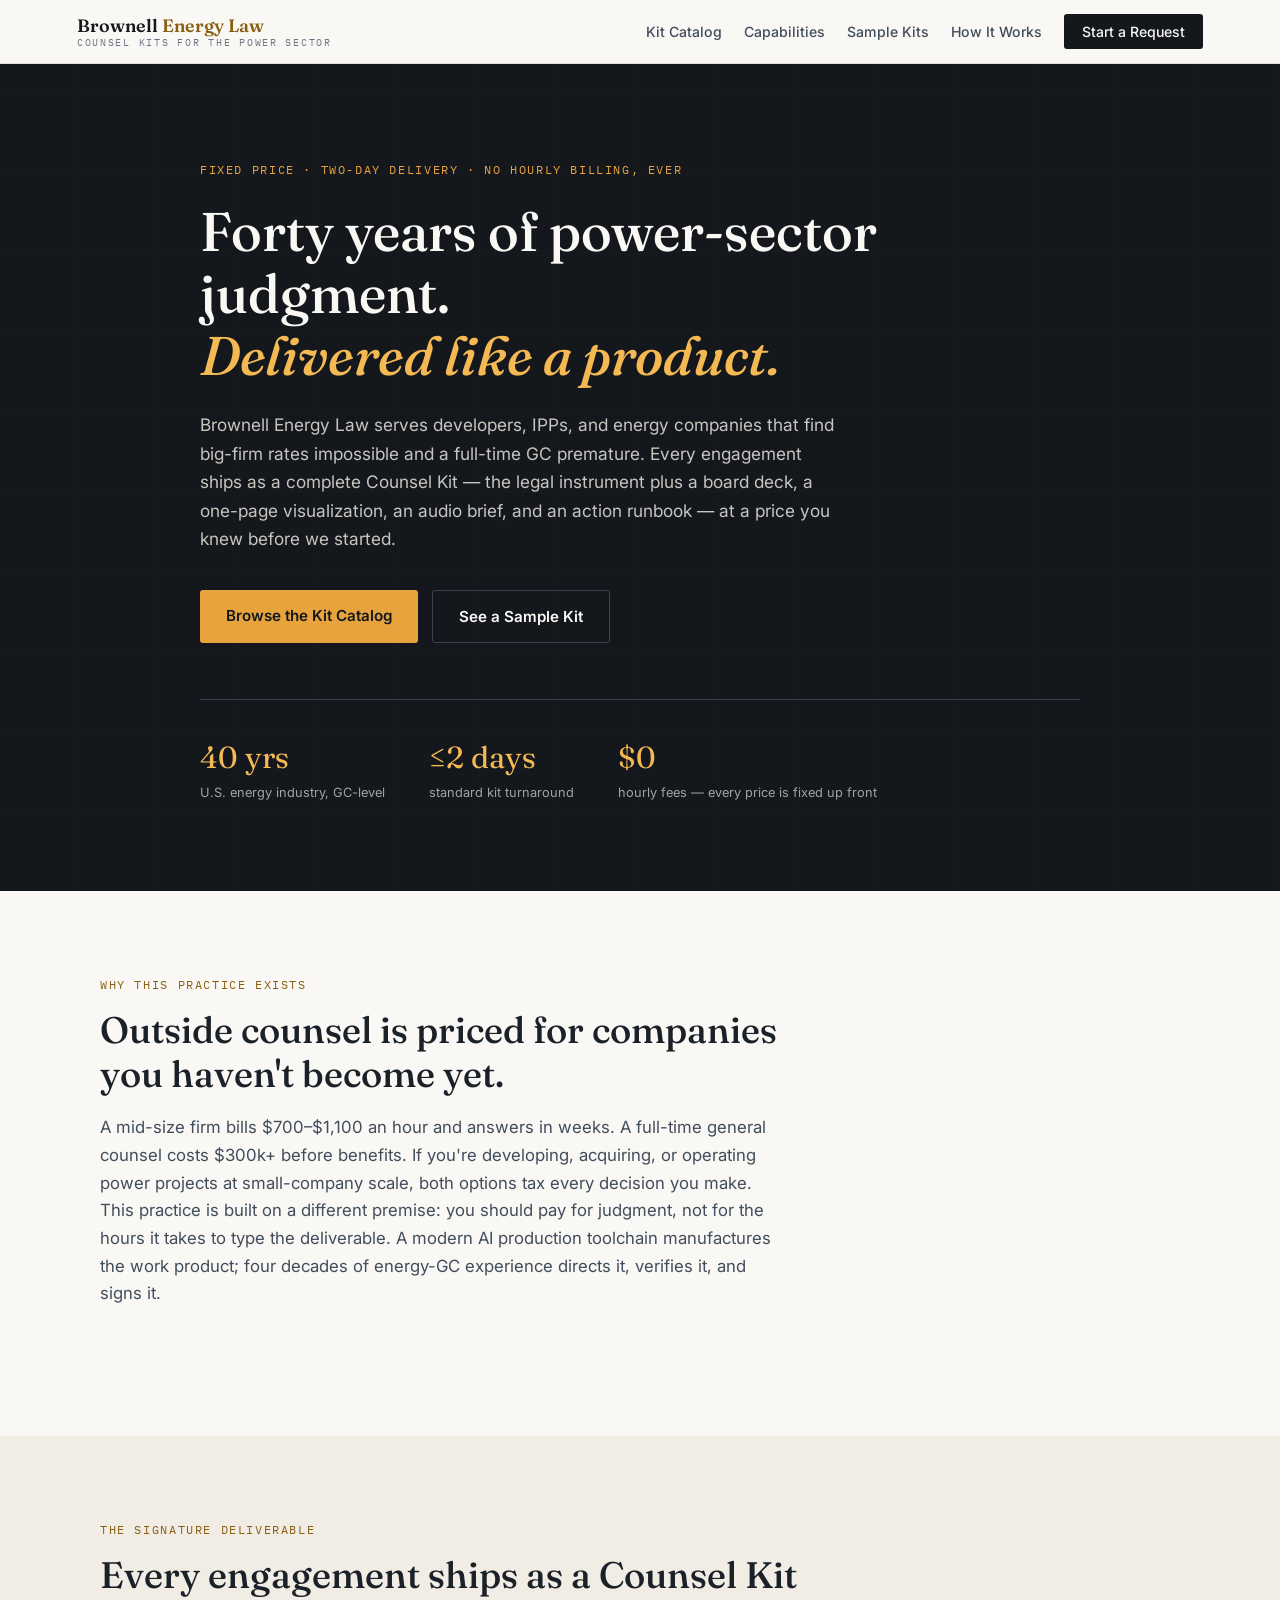
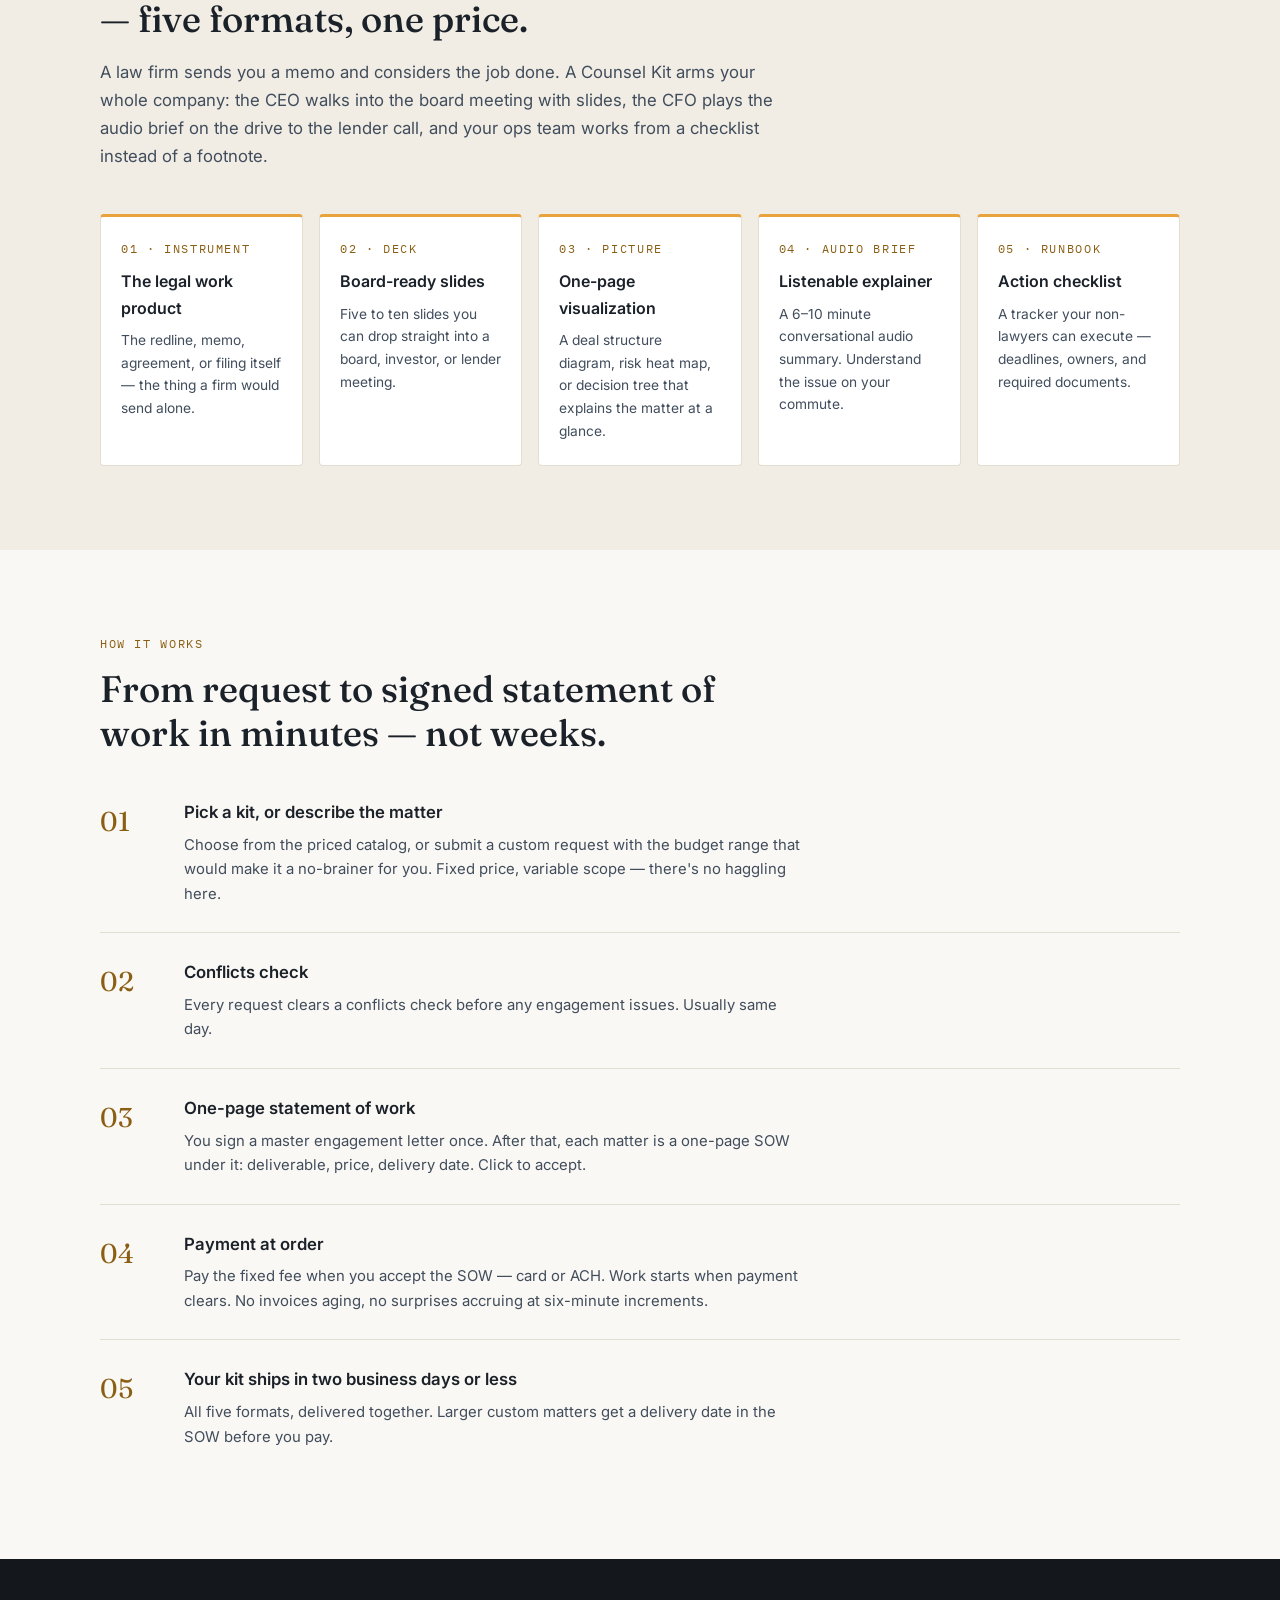
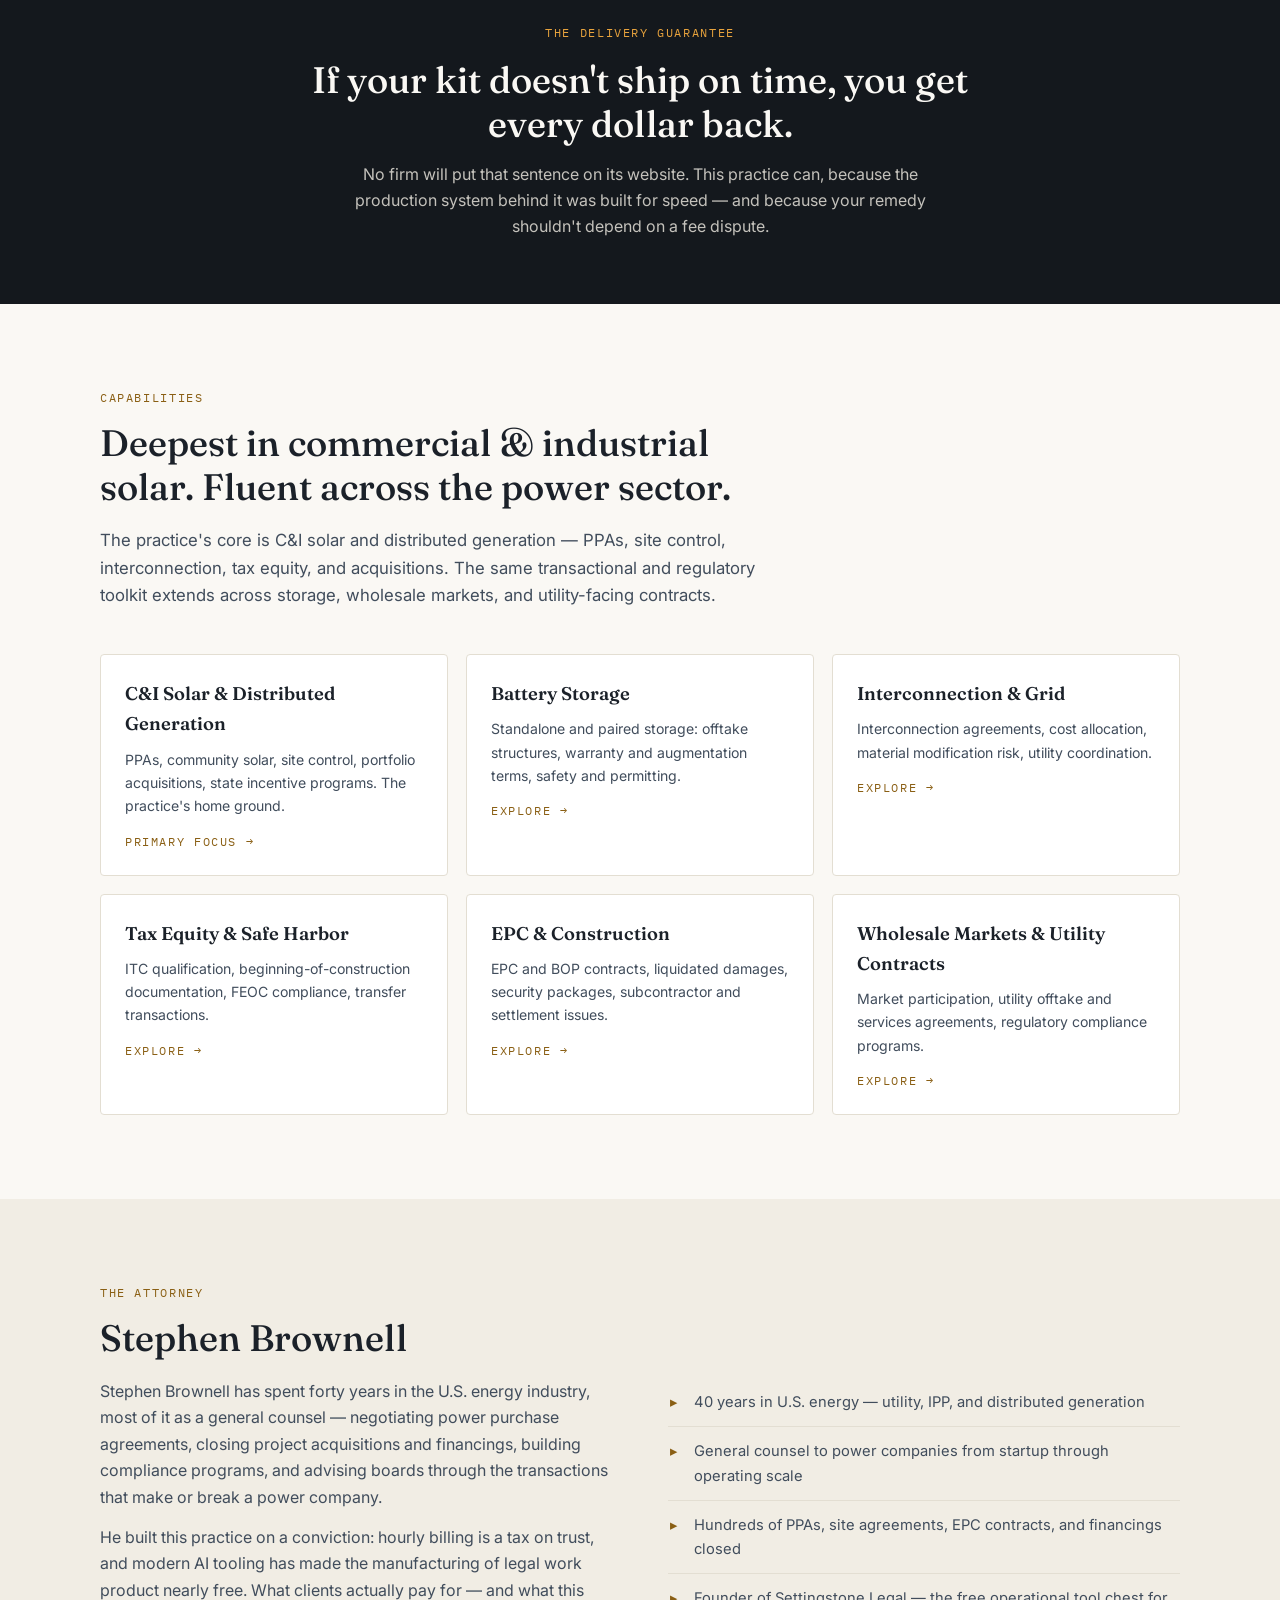
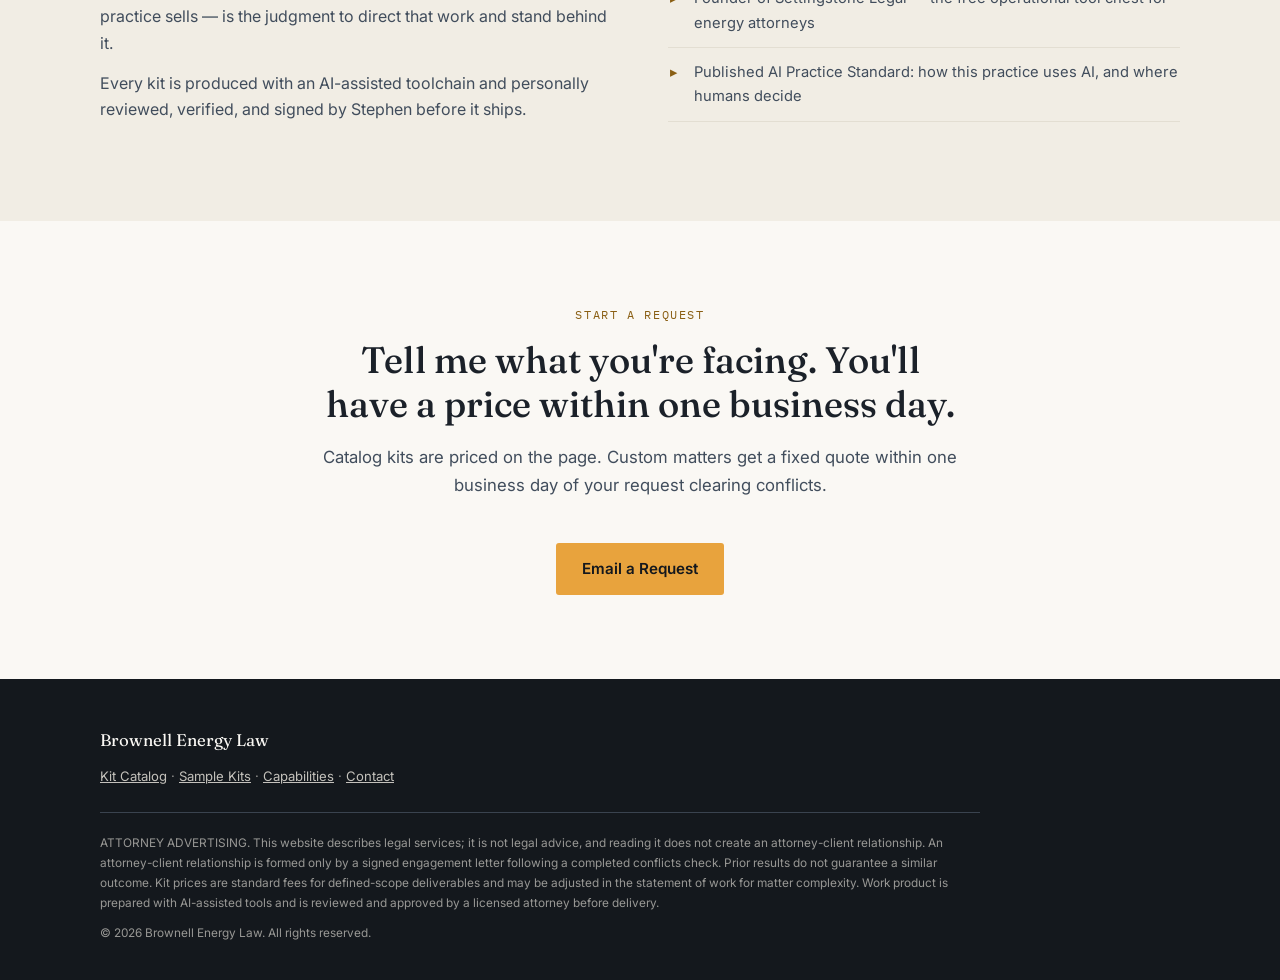
==== index.html @ 10020d6f "Add Brownell Energy Law site: homepage, kit catalog, capability pages, Pages deploy Initial site for" ====
<!DOCTYPE html>
<html lang="en">
<head>
  <meta charset="UTF-8" />
  <meta name="viewport" content="width=device-width, initial-scale=1.0" />

  <title>Brownell Energy Law | Counsel Kits for the Power Sector</title>
  <meta name="description" content="Flat-fee legal counsel for power sector companies from Stephen Brownell, a 40-year energy general counsel. Every engagement ships as a complete Counsel Kit — memo, board deck, visualization, audio brief, and runbook — in two business days." />
  <meta name="author" content="Stephen Brownell" />
  <meta name="theme-color" content="#14181d" />
  <meta name="robots" content="index, follow" />

  <!-- Open Graph -->
  <meta property="og:type" content="website" />
  <meta property="og:site_name" content="Brownell Energy Law" />
  <meta property="og:title" content="Brownell Energy Law | Counsel Kits for the Power Sector" />
  <meta property="og:description" content="Fixed prices published up front. Kits ship in two business days or your money back. Judgment from a 40-year energy GC; production speed from a modern AI toolchain." />

  <!-- Favicon (inline SVG monogram) -->
  <link rel="icon" href="data:image/svg+xml,%3Csvg xmlns='http://www.w3.org/2000/svg' viewBox='0 0 32 32'%3E%3Crect width='32' height='32' fill='%2314181d'/%3E%3Ctext x='16' y='23' font-family='Georgia,serif' font-size='20' font-weight='600' fill='%23e8a33d' text-anchor='middle'%3EB%3C/text%3E%3C/svg%3E" />

  <link rel="preconnect" href="https://fonts.googleapis.com" />
  <link rel="preconnect" href="https://fonts.gstatic.com" crossorigin />
  <link href="https://fonts.googleapis.com/css2?family=Fraunces:ital,wght@0,400;0,500;0,600;1,400;1,500&family=Inter:wght@400;500;600&family=IBM+Plex+Mono:wght@400;500&display=swap" rel="stylesheet" />
  <link rel="stylesheet" href="styles.css?v=1" />
</head>
<body>

  <nav aria-label="Primary">
    <a class="nav-brand" href="index.html">
      <span class="nav-brand-name">Brownell <span>Energy Law</span></span>
      <span class="nav-brand-tag">Counsel Kits for the Power Sector</span>
    </a>
    <ul class="nav-links">
      <li><a href="catalog.html">Kit Catalog</a></li>
      <li><a href="index.html#capabilities">Capabilities</a></li>
      <li><a href="kits/index.html">Sample Kits</a></li>
      <li><a href="index.html#how">How It Works</a></li>
      <li><a class="nav-cta" href="index.html#contact">Start a Request</a></li>
    </ul>
  </nav>

  <!-- ── Hero ─────────────────────────────────────────────────── -->
  <header class="hero">
    <div class="hero-inner">
      <p class="hero-kicker mono">Fixed price · Two-day delivery · No hourly billing, ever</p>
      <h1>Forty years of power-sector judgment.<br /><em>Delivered like a product.</em></h1>
      <p class="hero-sub">
        Brownell Energy Law serves developers, IPPs, and energy companies that find
        big-firm rates impossible and a full-time GC premature. Every engagement ships
        as a complete Counsel Kit — the legal instrument plus a board deck, a one-page
        visualization, an audio brief, and an action runbook — at a price you knew
        before we started.
      </p>
      <div class="hero-actions">
        <a class="btn btn-amber" href="catalog.html">Browse the Kit Catalog</a>
        <a class="btn btn-ghost" href="kits/index.html">See a Sample Kit</a>
      </div>
      <div class="hero-stats">
        <div><div class="hero-stat-num">40 yrs</div><div class="hero-stat-label">U.S. energy industry, GC-level</div></div>
        <div><div class="hero-stat-num">≤2 days</div><div class="hero-stat-label">standard kit turnaround</div></div>
        <div><div class="hero-stat-num">$0</div><div class="hero-stat-label">hourly fees — every price is fixed up front</div></div>
      </div>
    </div>
  </header>

  <!-- ── The problem / positioning ────────────────────────────── -->
  <section>
    <div class="section-inner">
      <p class="section-kicker mono">Why this practice exists</p>
      <h2>Outside counsel is priced for companies you haven't become yet.</h2>
      <p class="section-lede">
        A mid-size firm bills $700–$1,100 an hour and answers in weeks. A full-time
        general counsel costs $300k+ before benefits. If you're developing, acquiring,
        or operating power projects at small-company scale, both options tax every
        decision you make. This practice is built on a different premise: you should
        pay for judgment, not for the hours it takes to type the deliverable.
        A modern AI production toolchain manufactures the work product; four decades
        of energy-GC experience directs it, verifies it, and signs it.
      </p>
    </div>
  </section>

  <!-- ── The Counsel Kit ──────────────────────────────────────── -->
  <section class="alt" id="kit">
    <div class="section-inner">
      <p class="section-kicker mono">The signature deliverable</p>
      <h2>Every engagement ships as a Counsel Kit — five formats, one price.</h2>
      <p class="section-lede">
        A law firm sends you a memo and considers the job done. A Counsel Kit arms
        your whole company: the CEO walks into the board meeting with slides, the CFO
        plays the audio brief on the drive to the lender call, and your ops team works
        from a checklist instead of a footnote.
      </p>
      <div class="kit-grid">
        <div class="kit-part">
          <span class="mono">01 · Instrument</span>
          <h3>The legal work product</h3>
          <p>The redline, memo, agreement, or filing itself — the thing a firm would send alone.</p>
        </div>
        <div class="kit-part">
          <span class="mono">02 · Deck</span>
          <h3>Board-ready slides</h3>
          <p>Five to ten slides you can drop straight into a board, investor, or lender meeting.</p>
        </div>
        <div class="kit-part">
          <span class="mono">03 · Picture</span>
          <h3>One-page visualization</h3>
          <p>A deal structure diagram, risk heat map, or decision tree that explains the matter at a glance.</p>
        </div>
        <div class="kit-part">
          <span class="mono">04 · Audio brief</span>
          <h3>Listenable explainer</h3>
          <p>A 6–10 minute conversational audio summary. Understand the issue on your commute.</p>
        </div>
        <div class="kit-part">
          <span class="mono">05 · Runbook</span>
          <h3>Action checklist</h3>
          <p>A tracker your non-lawyers can execute — deadlines, owners, and required documents.</p>
        </div>
      </div>
    </div>
  </section>

  <!-- ── How it works ─────────────────────────────────────────── -->
  <section id="how">
    <div class="section-inner">
      <p class="section-kicker mono">How it works</p>
      <h2>From request to signed statement of work in minutes — not weeks.</h2>
      <div class="steps">
        <div class="step">
          <div class="step-num">01</div>
          <div>
            <h3>Pick a kit, or describe the matter</h3>
            <p>Choose from the priced catalog, or submit a custom request with the budget range that would make it a no-brainer for you. Fixed price, variable scope — there's no haggling here.</p>
          </div>
        </div>
        <div class="step">
          <div class="step-num">02</div>
          <div>
            <h3>Conflicts check</h3>
            <p>Every request clears a conflicts check before any engagement issues. Usually same day.</p>
          </div>
        </div>
        <div class="step">
          <div class="step-num">03</div>
          <div>
            <h3>One-page statement of work</h3>
            <p>You sign a master engagement letter once. After that, each matter is a one-page SOW under it: deliverable, price, delivery date. Click to accept.</p>
          </div>
        </div>
        <div class="step">
          <div class="step-num">04</div>
          <div>
            <h3>Payment at order</h3>
            <p>Pay the fixed fee when you accept the SOW — card or ACH. Work starts when payment clears. No invoices aging, no surprises accruing at six-minute increments.</p>
          </div>
        </div>
        <div class="step">
          <div class="step-num">05</div>
          <div>
            <h3>Your kit ships in two business days or less</h3>
            <p>All five formats, delivered together. Larger custom matters get a delivery date in the SOW before you pay.</p>
          </div>
        </div>
      </div>
    </div>
  </section>

  <!-- ── Guarantee ────────────────────────────────────────────── -->
  <section class="guarantee">
    <span class="mono">The delivery guarantee</span>
    <h2>If your kit doesn't ship on time, you get every dollar back.</h2>
    <p>
      No firm will put that sentence on its website. This practice can, because the
      production system behind it was built for speed — and because your remedy
      shouldn't depend on a fee dispute.
    </p>
  </section>

  <!-- ── Capabilities ─────────────────────────────────────────── -->
  <section id="capabilities">
    <div class="section-inner">
      <p class="section-kicker mono">Capabilities</p>
      <h2>Deepest in commercial &amp; industrial solar. Fluent across the power sector.</h2>
      <p class="section-lede">
        The practice's core is C&amp;I solar and distributed generation — PPAs, site
        control, interconnection, tax equity, and acquisitions. The same transactional
        and regulatory toolkit extends across storage, wholesale markets, and
        utility-facing contracts.
      </p>
      <div class="cap-grid">
        <a class="cap-card" href="solar-dg.html">
          <h3>C&amp;I Solar &amp; Distributed Generation</h3>
          <p>PPAs, community solar, site control, portfolio acquisitions, state incentive programs. The practice's home ground.</p>
          <span class="mono">Primary focus →</span>
        </a>
        <a class="cap-card" href="storage.html">
          <h3>Battery Storage</h3>
          <p>Standalone and paired storage: offtake structures, warranty and augmentation terms, safety and permitting.</p>
          <span class="mono">Explore →</span>
        </a>
        <a class="cap-card" href="interconnection.html">
          <h3>Interconnection &amp; Grid</h3>
          <p>Interconnection agreements, cost allocation, material modification risk, utility coordination.</p>
          <span class="mono">Explore →</span>
        </a>
        <a class="cap-card" href="tax-equity.html">
          <h3>Tax Equity &amp; Safe Harbor</h3>
          <p>ITC qualification, beginning-of-construction documentation, FEOC compliance, transfer transactions.</p>
          <span class="mono">Explore →</span>
        </a>
        <a class="cap-card" href="construction.html">
          <h3>EPC &amp; Construction</h3>
          <p>EPC and BOP contracts, liquidated damages, security packages, subcontractor and settlement issues.</p>
          <span class="mono">Explore →</span>
        </a>
        <a class="cap-card" href="markets.html">
          <h3>Wholesale Markets &amp; Utility Contracts</h3>
          <p>Market participation, utility offtake and services agreements, regulatory compliance programs.</p>
          <span class="mono">Explore →</span>
        </a>
      </div>
    </div>
  </section>

  <!-- ── About ────────────────────────────────────────────────── -->
  <section class="alt" id="about">
    <div class="section-inner">
      <p class="section-kicker mono">The attorney</p>
      <h2>Stephen Brownell</h2>
      <div class="about-grid">
        <div>
          <p>
            Stephen Brownell has spent forty years in the U.S. energy industry,
            most of it as a general counsel — negotiating power purchase agreements,
            closing project acquisitions and financings, building compliance programs,
            and advising boards through the transactions that make or break a power company.
          </p>
          <p>
            He built this practice on a conviction: hourly billing is a tax on trust,
            and modern AI tooling has made the manufacturing of legal work product
            nearly free. What clients actually pay for — and what this practice
            sells — is the judgment to direct that work and stand behind it.
          </p>
          <p>
            Every kit is produced with an AI-assisted toolchain and personally
            reviewed, verified, and signed by Stephen before it ships.
          </p>
        </div>
        <ul class="cred-list">
          <li>40 years in U.S. energy — utility, IPP, and distributed generation</li>
          <li>General counsel to power companies from startup through operating scale</li>
          <li>Hundreds of PPAs, site agreements, EPC contracts, and financings closed</li>
          <li>Founder of Settingstone Legal — the free operational tool chest for energy attorneys</li>
          <li>Published AI Practice Standard: how this practice uses AI, and where humans decide</li>
        </ul>
      </div>
    </div>
  </section>

  <!-- ── Contact ──────────────────────────────────────────────── -->
  <section class="contact" id="contact">
    <div class="section-inner">
      <p class="section-kicker mono">Start a request</p>
      <h2>Tell me what you're facing. You'll have a price within one business day.</h2>
      <p class="section-lede" style="margin-left:auto;margin-right:auto;">
        Catalog kits are priced on the page. Custom matters get a fixed quote within
        one business day of your request clearing conflicts.
      </p>
      <a class="btn btn-amber" href="mailto:stephen@brownellpowerplus.com?subject=Counsel%20Kit%20request">Email a Request</a>
    </div>
  </section>

  <footer>
    <div class="footer-inner">
      <div class="footer-brand">Brownell Energy Law</div>
      <p><a href="catalog.html">Kit Catalog</a> · <a href="kits/index.html">Sample Kits</a> · <a href="index.html#capabilities">Capabilities</a> · <a href="index.html#contact">Contact</a></p>
      <div class="footer-disclaimer">
        <p>
          ATTORNEY ADVERTISING. This website describes legal services; it is not legal
          advice, and reading it does not create an attorney-client relationship. An
          attorney-client relationship is formed only by a signed engagement letter
          following a completed conflicts check. Prior results do not guarantee a
          similar outcome. Kit prices are standard fees for defined-scope deliverables
          and may be adjusted in the statement of work for matter complexity.
          Work product is prepared with AI-assisted tools and is reviewed and approved
          by a licensed attorney before delivery.
        </p>
        <p style="margin-top:10px;">© 2026 Brownell Energy Law. All rights reserved.</p>
      </div>
    </div>
  </footer>

</body>
</html>
---- styles.css ----
/* Brownell Energy Law — site styles
   Visual system: carbon #14181d · current amber #e8a33d · paper #faf8f4
   Fraunces (display) · Inter (body) · IBM Plex Mono (labels, prices) */

*, *::before, *::after { box-sizing: border-box; margin: 0; padding: 0; }

:root {
  --carbon: #14181d;
  --carbon-mid: #1e242c;
  --carbon-soft: #2a323d;
  --amber: #e8a33d;
  --amber-bright: #f5b954;
  --amber-ink: #8a5f14;      /* AA-contrast amber for text on light backgrounds */
  --paper: #faf8f4;
  --paper-dark: #f1ede4;
  --white: #fff;
  --text-dark: #1b2129;
  --text-mid: #414d5c;
  --text-soft: #6a7686;
  --line: #e3ded2;
  --line-dark: #3a434f;
  --good: #2e6e4e;
}

html { scroll-behavior: smooth; }
body {
  font-family: 'Inter', system-ui, sans-serif;
  background: var(--paper);
  color: var(--text-dark);
  font-size: 16px;
  line-height: 1.65;
  -webkit-font-smoothing: antialiased;
}
img { max-width: 100%; }
a { color: inherit; }

.mono {
  font-family: 'IBM Plex Mono', monospace;
  font-size: .72rem;
  letter-spacing: .14em;
  text-transform: uppercase;
}

.sr-only {
  position: absolute; width: 1px; height: 1px; padding: 0; margin: -1px;
  overflow: hidden; clip: rect(0 0 0 0); white-space: nowrap; border: 0;
}

/* ── Nav ─────────────────────────────────────────────────────── */
nav {
  position: sticky;
  top: 0;
  z-index: 40;
  background: rgba(250, 248, 244, .93);
  backdrop-filter: blur(10px);
  border-bottom: 1px solid var(--line);
  display: flex;
  align-items: center;
  gap: 26px;
  padding: 15px 6vw;
}
.nav-brand { text-decoration: none; line-height: 1.2; }
.nav-brand-name {
  display: block;
  font-family: 'Fraunces', serif;
  font-weight: 600;
  font-size: 1.12rem;
  color: var(--carbon);
}
.nav-brand-name span { color: var(--amber-ink); }
.nav-brand-tag {
  display: block;
  font-family: 'IBM Plex Mono', monospace;
  font-size: .6rem;
  letter-spacing: .18em;
  text-transform: uppercase;
  color: var(--text-soft);
}
.nav-links {
  margin-left: auto;
  display: flex;
  align-items: center;
  gap: 22px;
  list-style: none;
}
.nav-links a {
  text-decoration: none;
  font-size: .88rem;
  font-weight: 500;
  color: var(--text-mid);
}
.nav-links a:hover { color: var(--carbon); }
.nav-cta {
  background: var(--carbon);
  color: var(--paper) !important;
  padding: 9px 18px;
  border-radius: 3px;
  font-weight: 600;
}
.nav-cta:hover { background: var(--carbon-soft); }
@media (max-width: 860px) {
  .nav-links { display: none; }
}

/* ── Hero ────────────────────────────────────────────────────── */
.hero {
  background:
    linear-gradient(rgba(20, 24, 29, .96), rgba(20, 24, 29, .96)),
    repeating-linear-gradient(90deg, transparent 0 79px, rgba(232, 163, 61, .35) 79px 80px),
    repeating-linear-gradient(0deg, transparent 0 79px, rgba(232, 163, 61, .35) 79px 80px);
  background-color: var(--carbon);
  color: var(--paper);
  padding: 96px 6vw 88px;
  text-align: left;
}
.hero-inner { max-width: 880px; margin: 0 auto; }
.hero-kicker {
  color: var(--amber);
  margin-bottom: 22px;
}
.hero h1 {
  font-family: 'Fraunces', serif;
  font-weight: 500;
  font-size: clamp(2.1rem, 5vw, 3.4rem);
  line-height: 1.14;
  margin-bottom: 24px;
}
.hero h1 em { font-style: italic; color: var(--amber-bright); }
.hero-sub {
  font-size: 1.08rem;
  color: rgba(240, 236, 228, .82);
  max-width: 640px;
  margin-bottom: 36px;
}
.hero-actions { display: flex; gap: 14px; flex-wrap: wrap; }
.btn {
  display: inline-block;
  text-decoration: none;
  font-weight: 600;
  font-size: .95rem;
  padding: 13px 26px;
  border-radius: 3px;
}
.btn-amber { background: var(--amber); color: var(--carbon); }
.btn-amber:hover { background: var(--amber-bright); }
.btn-ghost { border: 1px solid var(--line-dark); color: var(--paper); }
.btn-ghost:hover { border-color: var(--amber); color: var(--amber-bright); }

.hero-stats {
  display: flex;
  gap: 44px;
  flex-wrap: wrap;
  margin-top: 56px;
  padding-top: 32px;
  border-top: 1px solid var(--line-dark);
}
.hero-stat-num {
  font-family: 'Fraunces', serif;
  font-size: 1.9rem;
  color: var(--amber-bright);
}
.hero-stat-label { font-size: .8rem; color: rgba(240, 236, 228, .65); }

/* ── Sections ────────────────────────────────────────────────── */
section { padding: 84px 6vw; }
.section-inner { max-width: 1080px; margin: 0 auto; }
.section-kicker { color: var(--amber-ink); margin-bottom: 14px; }
h2 {
  font-family: 'Fraunces', serif;
  font-weight: 500;
  font-size: clamp(1.6rem, 3.4vw, 2.3rem);
  line-height: 1.2;
  margin-bottom: 18px;
  max-width: 700px;
}
.section-lede { font-size: 1.05rem; color: var(--text-mid); max-width: 680px; margin-bottom: 44px; }
.alt { background: var(--paper-dark); }

/* ── Kit anatomy ─────────────────────────────────────────────── */
.kit-grid {
  display: grid;
  grid-template-columns: repeat(auto-fit, minmax(190px, 1fr));
  gap: 16px;
}
.kit-part {
  background: var(--white);
  border: 1px solid var(--line);
  border-top: 3px solid var(--amber);
  border-radius: 4px;
  padding: 22px 20px;
}
.kit-part .mono { color: var(--amber-ink); display: block; margin-bottom: 10px; }
.kit-part h3 { font-size: 1rem; font-weight: 600; margin-bottom: 8px; }
.kit-part p { font-size: .86rem; color: var(--text-mid); }

/* ── How it works ────────────────────────────────────────────── */
.steps { counter-reset: step; display: grid; gap: 0; }
.step {
  display: grid;
  grid-template-columns: 64px 1fr;
  gap: 20px;
  padding: 26px 0;
  border-bottom: 1px solid var(--line);
}
.step:last-child { border-bottom: 0; }
.step-num {
  font-family: 'Fraunces', serif;
  font-size: 1.7rem;
  color: var(--amber-ink);
}
.step h3 { font-size: 1.05rem; font-weight: 600; margin-bottom: 6px; }
.step p { font-size: .93rem; color: var(--text-mid); max-width: 620px; }

/* ── Guarantee band ──────────────────────────────────────────── */
.guarantee {
  background: var(--carbon);
  color: var(--paper);
  text-align: center;
  padding: 64px 6vw;
}
.guarantee h2 { margin: 0 auto 14px; color: var(--paper); }
.guarantee p { max-width: 620px; margin: 0 auto; color: rgba(240, 236, 228, .8); }
.guarantee .mono { color: var(--amber); display: block; margin-bottom: 16px; }

/* ── Catalog cards ───────────────────────────────────────────── */
.catalog-grid {
  display: grid;
  grid-template-columns: repeat(auto-fill, minmax(300px, 1fr));
  gap: 18px;
}
.kit-card {
  background: var(--white);
  border: 1px solid var(--line);
  border-radius: 4px;
  padding: 26px 24px;
  display: flex;
  flex-direction: column;
}
.kit-card h3 {
  font-family: 'Fraunces', serif;
  font-weight: 600;
  font-size: 1.18rem;
  margin-bottom: 6px;
}
.kit-price {
  font-family: 'IBM Plex Mono', monospace;
  font-size: .95rem;
  color: var(--amber-ink);
  margin-bottom: 12px;
}
.kit-card p { font-size: .9rem; color: var(--text-mid); margin-bottom: 14px; }
.kit-card ul { list-style: none; margin-bottom: 16px; }
.kit-card li {
  font-size: .84rem;
  color: var(--text-mid);
  padding-left: 18px;
  position: relative;
  margin-bottom: 5px;
}
.kit-card li::before { content: "—"; position: absolute; left: 0; color: var(--amber); }
.kit-turn {
  margin-top: auto;
  font-family: 'IBM Plex Mono', monospace;
  font-size: .7rem;
  letter-spacing: .1em;
  text-transform: uppercase;
  color: var(--good);
}

/* ── Capability pages / cards ────────────────────────────────── */
.cap-grid {
  display: grid;
  grid-template-columns: repeat(auto-fill, minmax(280px, 1fr));
  gap: 18px;
}
.cap-card {
  background: var(--white);
  border: 1px solid var(--line);
  border-radius: 4px;
  padding: 24px;
  text-decoration: none;
  display: block;
}
.cap-card:hover { border-color: var(--amber); }
.cap-card h3 { font-family: 'Fraunces', serif; font-size: 1.15rem; font-weight: 600; margin-bottom: 8px; }
.cap-card p { font-size: .88rem; color: var(--text-mid); }
.cap-card .mono { color: var(--amber-ink); display: block; margin-top: 14px; }

.page-head {
  background: var(--carbon);
  color: var(--paper);
  padding: 64px 6vw 56px;
}
.page-head-inner { max-width: 1080px; margin: 0 auto; }
.page-head .section-kicker { color: var(--amber); }
.page-head h1 {
  font-family: 'Fraunces', serif;
  font-weight: 500;
  font-size: clamp(1.9rem, 4vw, 2.8rem);
  line-height: 1.15;
  margin-bottom: 14px;
}
.page-head p { color: rgba(240, 236, 228, .8); max-width: 660px; }

.prose { max-width: 720px; }
.prose h2 { font-size: 1.4rem; margin-top: 40px; }
.prose p { margin-bottom: 16px; color: var(--text-mid); }
.prose ul { margin: 0 0 16px 20px; color: var(--text-mid); }
.prose li { margin-bottom: 6px; }

/* ── About ───────────────────────────────────────────────────── */
.about-grid {
  display: grid;
  grid-template-columns: 1fr 1fr;
  gap: 56px;
  align-items: start;
}
@media (max-width: 820px) { .about-grid { grid-template-columns: 1fr; } }
.about-grid p { color: var(--text-mid); margin-bottom: 14px; }
.cred-list { list-style: none; }
.cred-list li {
  padding: 12px 0 12px 26px;
  border-bottom: 1px solid var(--line);
  position: relative;
  font-size: .92rem;
  color: var(--text-mid);
}
.cred-list li::before { content: "▸"; position: absolute; left: 2px; color: var(--amber-ink); }

/* ── Contact / CTA ───────────────────────────────────────────── */
.contact { text-align: center; }
.contact .section-inner { max-width: 640px; }
.contact h2 { margin-left: auto; margin-right: auto; }

/* ── Footer ──────────────────────────────────────────────────── */
footer {
  background: var(--carbon);
  color: rgba(240, 236, 228, .6);
  padding: 48px 6vw 36px;
  font-size: .82rem;
}
.footer-inner { max-width: 1080px; margin: 0 auto; }
.footer-brand {
  font-family: 'Fraunces', serif;
  font-size: 1.05rem;
  color: var(--paper);
  margin-bottom: 12px;
}
.footer-disclaimer {
  border-top: 1px solid var(--line-dark);
  margin-top: 24px;
  padding-top: 20px;
  font-size: .74rem;
  line-height: 1.7;
  max-width: 880px;
}
footer a { color: rgba(240, 236, 228, .8); }
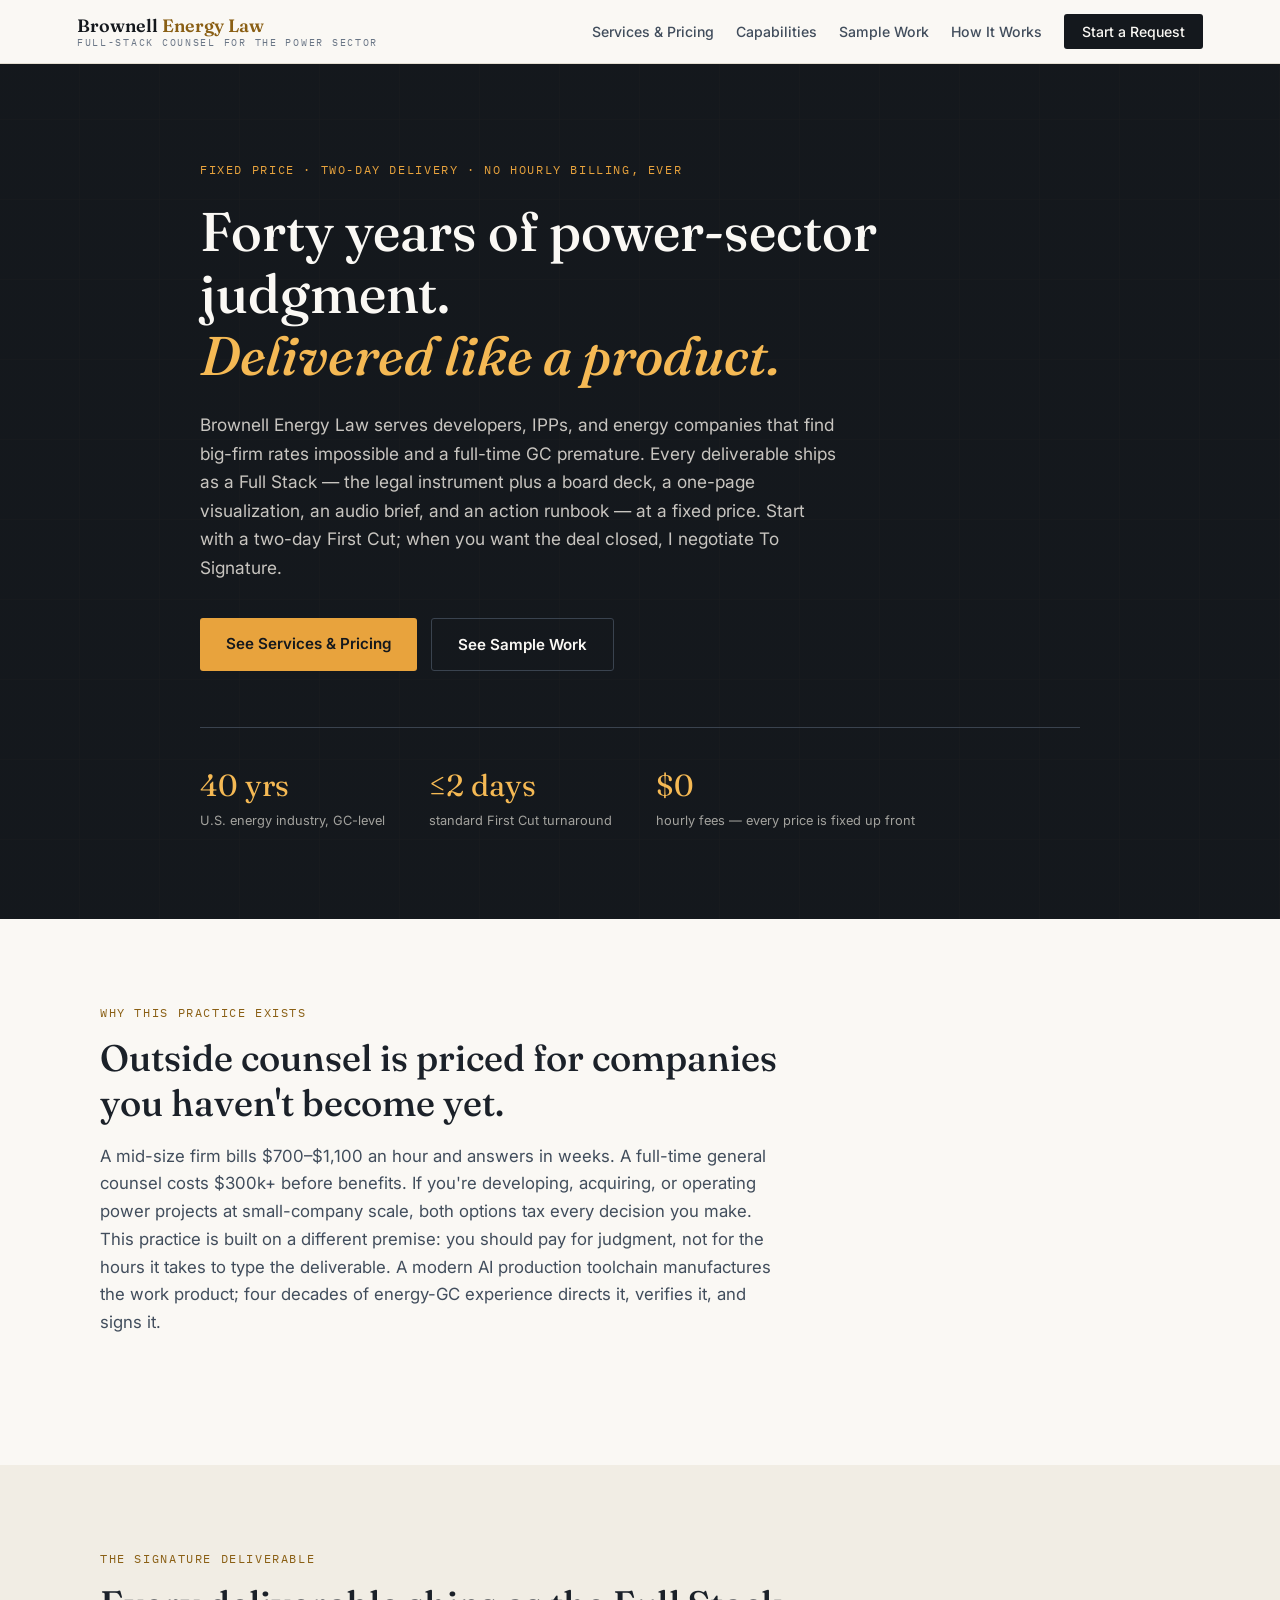
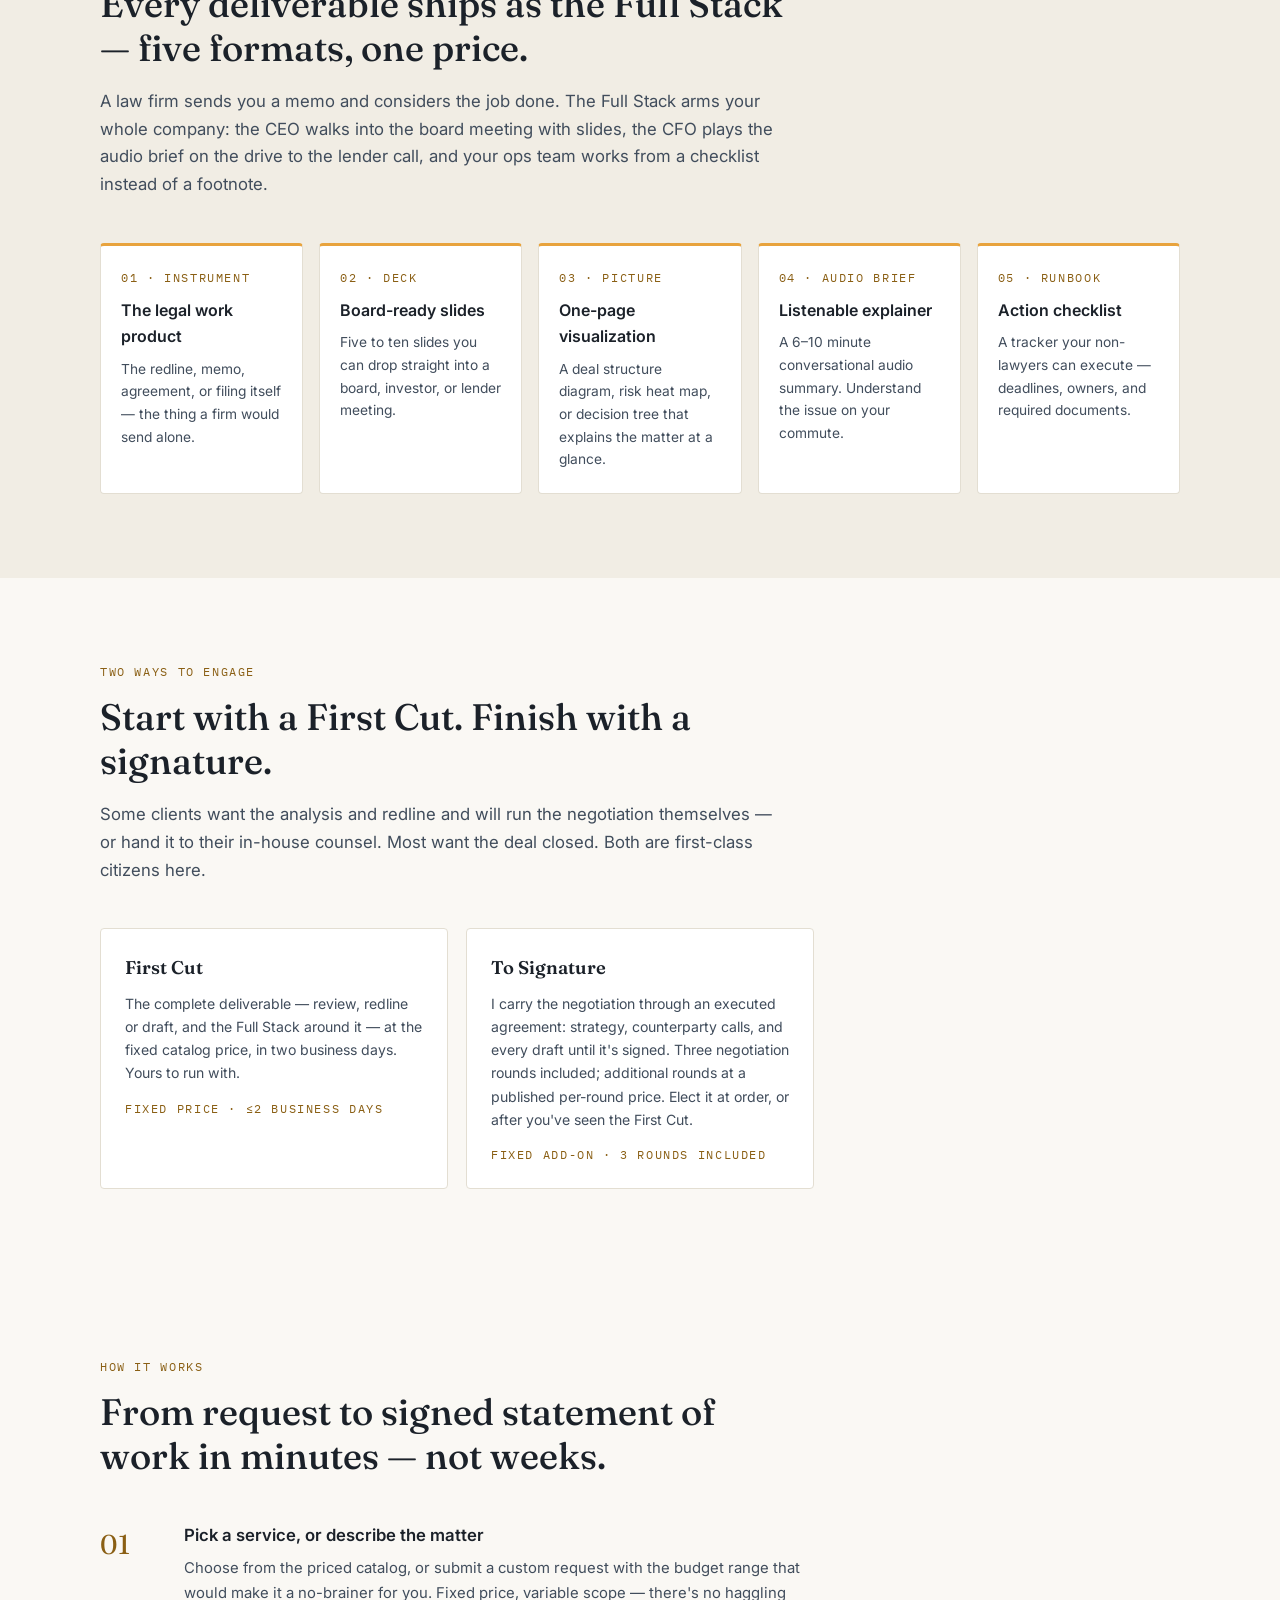
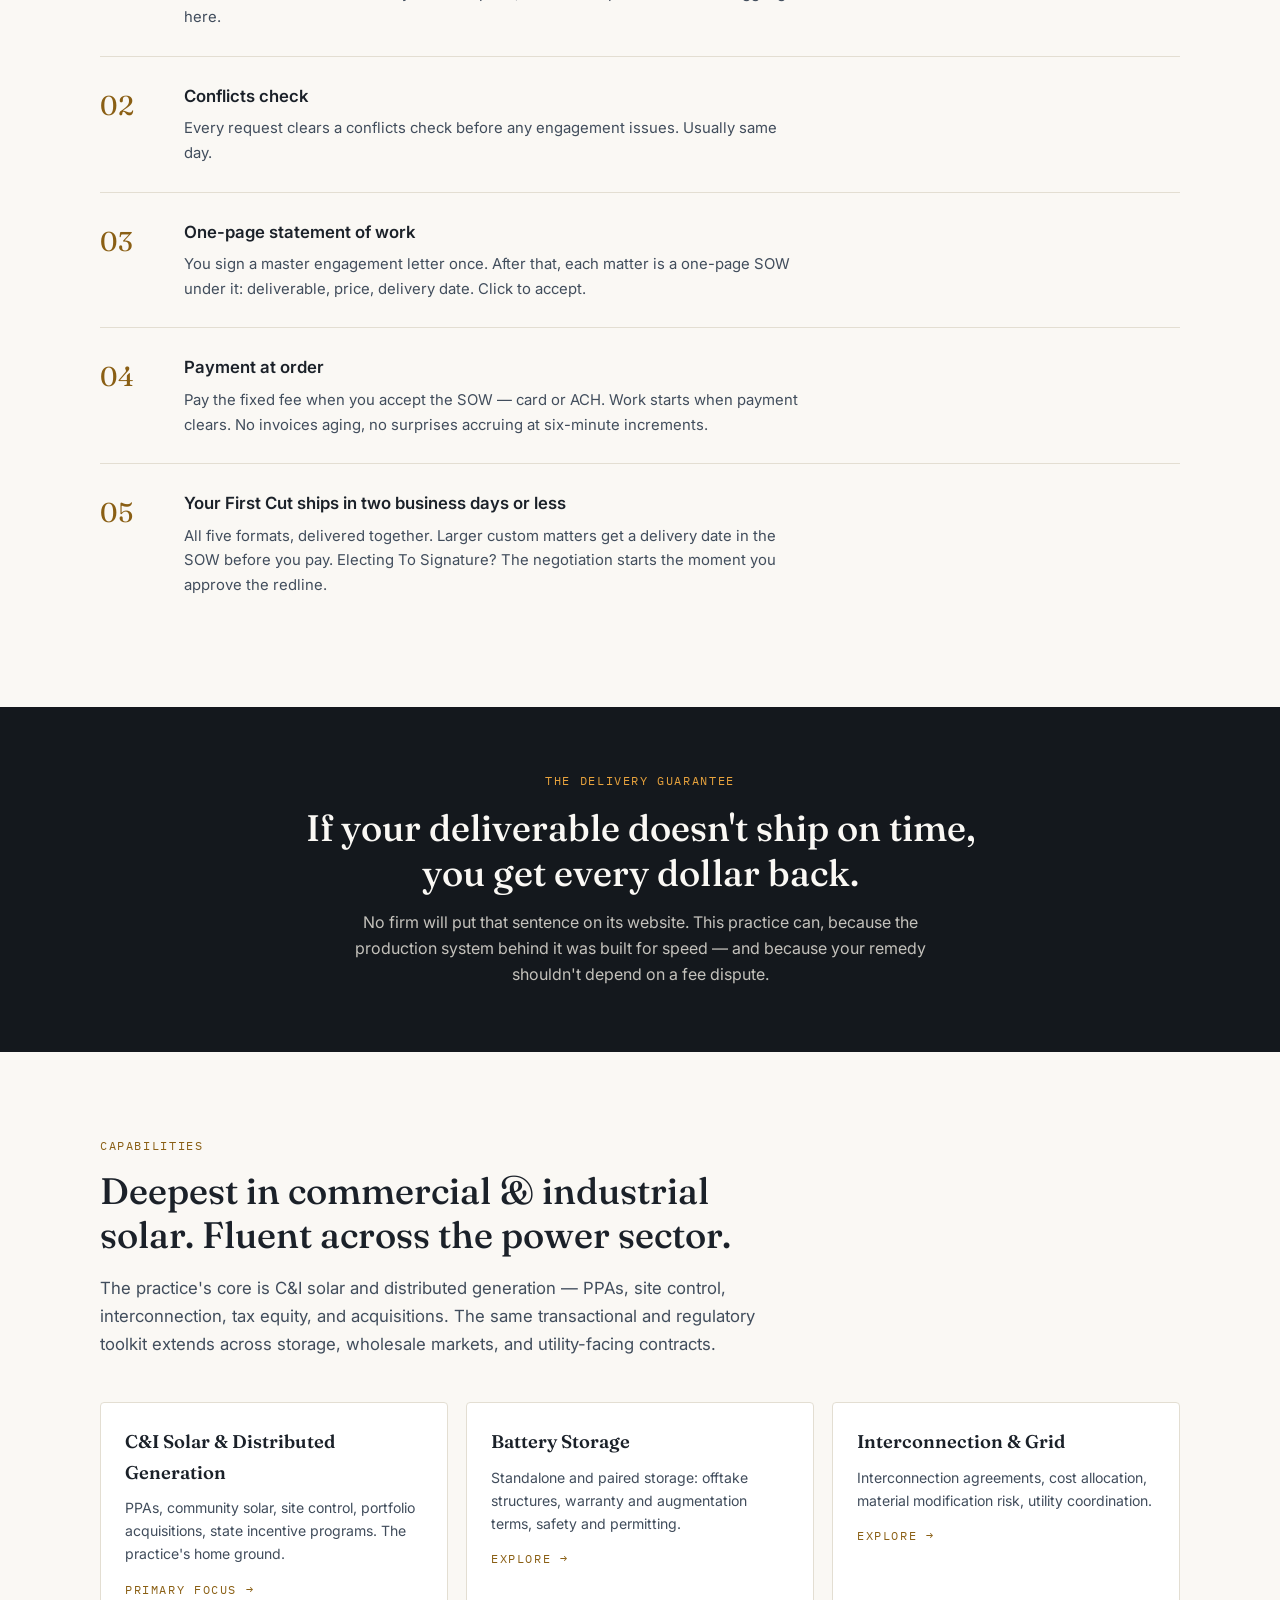
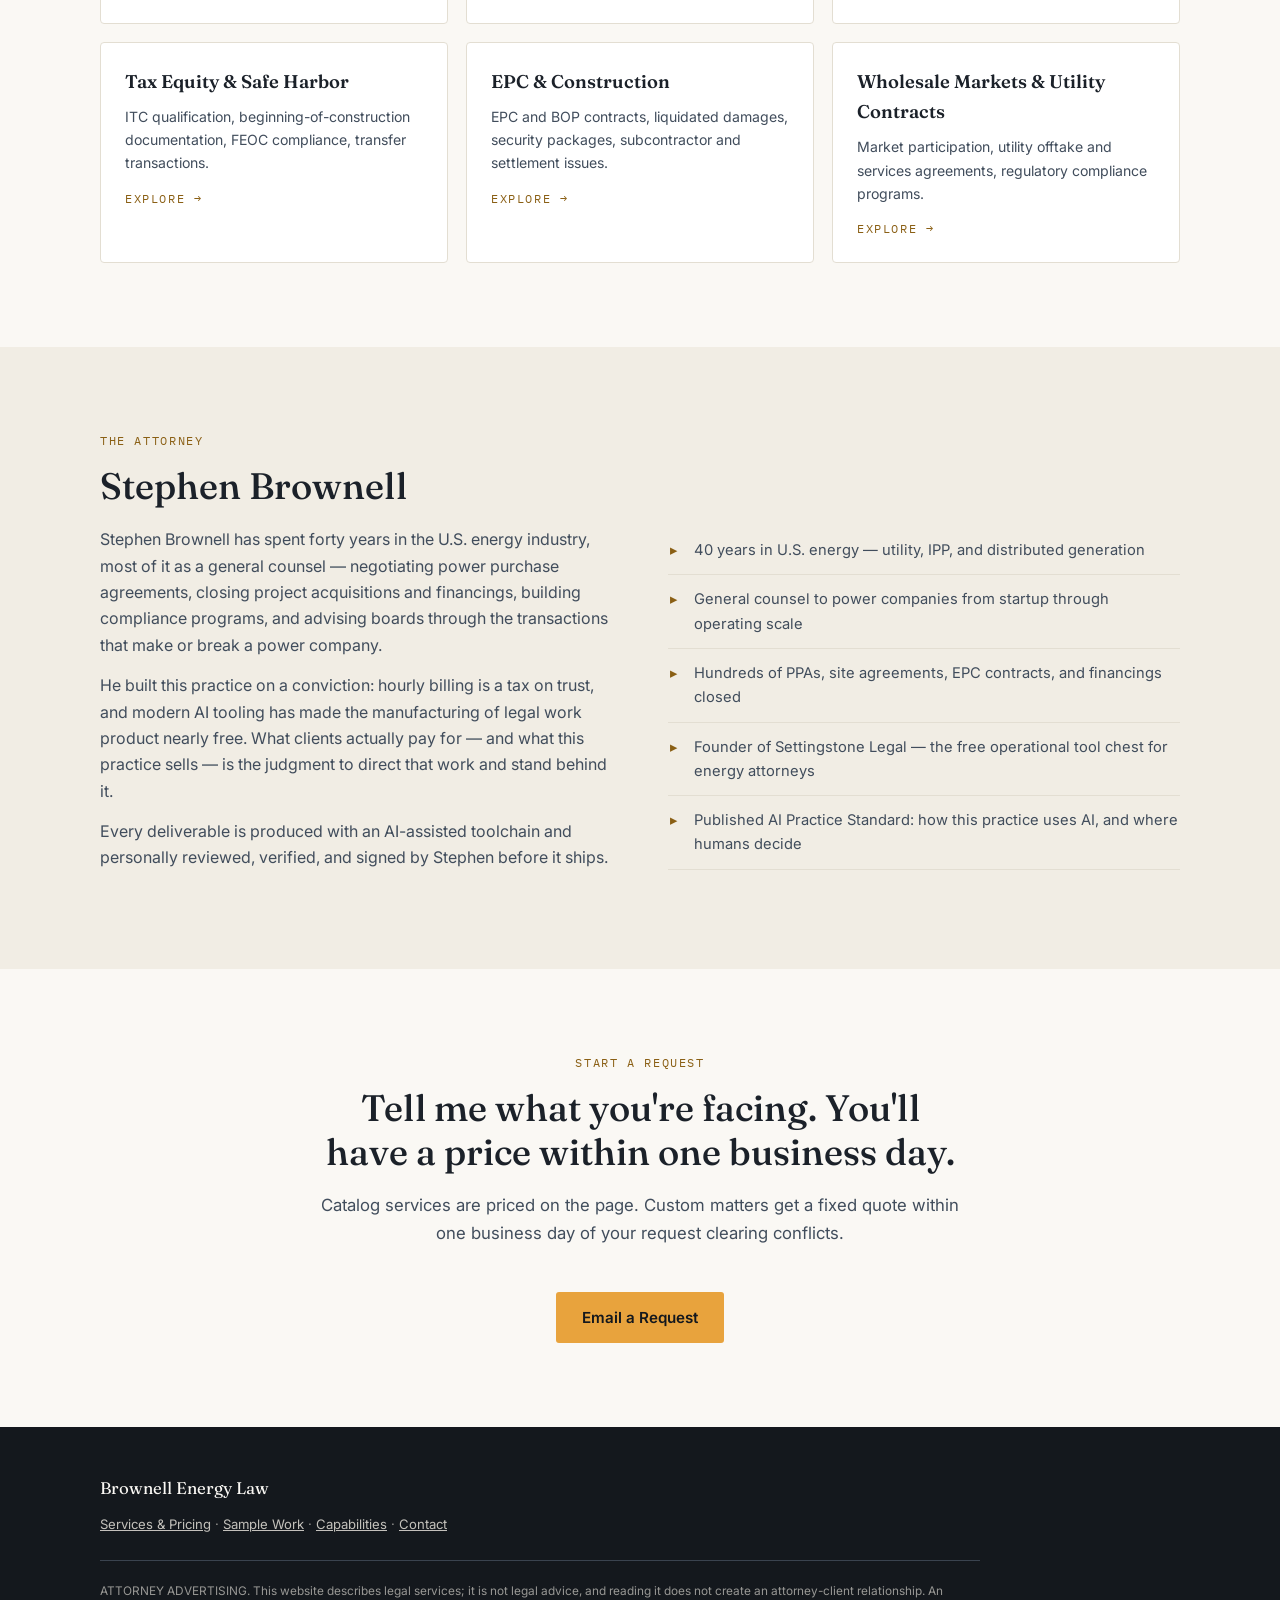
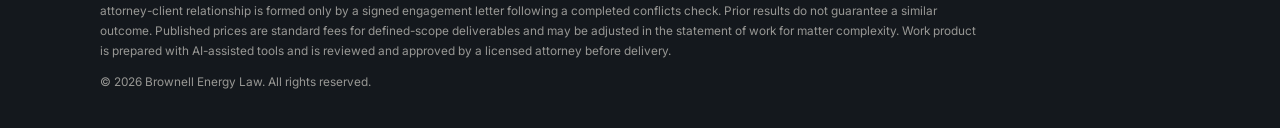
==== commit af7ba92c: "Rebrand to First Cut / To Signature tiers with Full Stack deliverable Rename catalog items by output" ====
--- a/index.html
+++ b/index.html
@@ -4,8 +4,8 @@
   <meta charset="UTF-8" />
   <meta name="viewport" content="width=device-width, initial-scale=1.0" />
 
-  <title>Brownell Energy Law | Counsel Kits for the Power Sector</title>
-  <meta name="description" content="Flat-fee legal counsel for power sector companies from Stephen Brownell, a 40-year energy general counsel. Every engagement ships as a complete Counsel Kit — memo, board deck, visualization, audio brief, and runbook — in two business days." />
+  <title>Brownell Energy Law | Full-Stack Counsel for the Power Sector</title>
+  <meta name="description" content="Flat-fee legal counsel for power sector companies from Stephen Brownell, a 40-year energy general counsel. Every deliverable ships as a Full Stack — memo, board deck, visualization, audio brief, and runbook — with a First Cut in two business days and negotiation through signature when you want it." />
   <meta name="author" content="Stephen Brownell" />
   <meta name="theme-color" content="#14181d" />
   <meta name="robots" content="index, follow" />
@@ -13,8 +13,8 @@
   <!-- Open Graph -->
   <meta property="og:type" content="website" />
   <meta property="og:site_name" content="Brownell Energy Law" />
-  <meta property="og:title" content="Brownell Energy Law | Counsel Kits for the Power Sector" />
-  <meta property="og:description" content="Fixed prices published up front. Kits ship in two business days or your money back. Judgment from a 40-year energy GC; production speed from a modern AI toolchain." />
+  <meta property="og:title" content="Brownell Energy Law | Full-Stack Counsel for the Power Sector" />
+  <meta property="og:description" content="Fixed prices published up front. First Cuts ship in two business days or your money back. Judgment from a 40-year energy GC; production speed from a modern AI toolchain." />
 
   <!-- Favicon (inline SVG monogram) -->
   <link rel="icon" href="data:image/svg+xml,%3Csvg xmlns='http://www.w3.org/2000/svg' viewBox='0 0 32 32'%3E%3Crect width='32' height='32' fill='%2314181d'/%3E%3Ctext x='16' y='23' font-family='Georgia,serif' font-size='20' font-weight='600' fill='%23e8a33d' text-anchor='middle'%3EB%3C/text%3E%3C/svg%3E" />
@@ -22,19 +22,19 @@
   <link rel="preconnect" href="https://fonts.googleapis.com" />
   <link rel="preconnect" href="https://fonts.gstatic.com" crossorigin />
   <link href="https://fonts.googleapis.com/css2?family=Fraunces:ital,wght@0,400;0,500;0,600;1,400;1,500&family=Inter:wght@400;500;600&family=IBM+Plex+Mono:wght@400;500&display=swap" rel="stylesheet" />
-  <link rel="stylesheet" href="styles.css?v=1" />
+  <link rel="stylesheet" href="styles.css?v=2" />
 </head>
 <body>
 
   <nav aria-label="Primary">
     <a class="nav-brand" href="index.html">
       <span class="nav-brand-name">Brownell <span>Energy Law</span></span>
-      <span class="nav-brand-tag">Counsel Kits for the Power Sector</span>
+      <span class="nav-brand-tag">Full-Stack Counsel for the Power Sector</span>
     </a>
     <ul class="nav-links">
-      <li><a href="catalog.html">Kit Catalog</a></li>
+      <li><a href="catalog.html">Services &amp; Pricing</a></li>
       <li><a href="index.html#capabilities">Capabilities</a></li>
-      <li><a href="kits/index.html">Sample Kits</a></li>
+      <li><a href="kits/index.html">Sample Work</a></li>
       <li><a href="index.html#how">How It Works</a></li>
       <li><a class="nav-cta" href="index.html#contact">Start a Request</a></li>
     </ul>
@@ -47,18 +47,19 @@
       <h1>Forty years of power-sector judgment.<br /><em>Delivered like a product.</em></h1>
       <p class="hero-sub">
         Brownell Energy Law serves developers, IPPs, and energy companies that find
-        big-firm rates impossible and a full-time GC premature. Every engagement ships
-        as a complete Counsel Kit — the legal instrument plus a board deck, a one-page
-        visualization, an audio brief, and an action runbook — at a price you knew
-        before we started.
+        big-firm rates impossible and a full-time GC premature. Every deliverable ships
+        as a Full Stack — the legal instrument plus a board deck, a one-page
+        visualization, an audio brief, and an action runbook — at a fixed price.
+        Start with a two-day First Cut; when you want the deal closed, I negotiate
+        To Signature.
       </p>
       <div class="hero-actions">
-        <a class="btn btn-amber" href="catalog.html">Browse the Kit Catalog</a>
-        <a class="btn btn-ghost" href="kits/index.html">See a Sample Kit</a>
+        <a class="btn btn-amber" href="catalog.html">See Services &amp; Pricing</a>
+        <a class="btn btn-ghost" href="kits/index.html">See Sample Work</a>
       </div>
       <div class="hero-stats">
         <div><div class="hero-stat-num">40 yrs</div><div class="hero-stat-label">U.S. energy industry, GC-level</div></div>
-        <div><div class="hero-stat-num">≤2 days</div><div class="hero-stat-label">standard kit turnaround</div></div>
+        <div><div class="hero-stat-num">≤2 days</div><div class="hero-stat-label">standard First Cut turnaround</div></div>
         <div><div class="hero-stat-num">$0</div><div class="hero-stat-label">hourly fees — every price is fixed up front</div></div>
       </div>
     </div>
@@ -81,13 +82,13 @@
     </div>
   </section>
 
-  <!-- ── The Counsel Kit ──────────────────────────────────────── -->
+  <!-- ── The Full Stack ───────────────────────────────────────── -->
   <section class="alt" id="kit">
     <div class="section-inner">
       <p class="section-kicker mono">The signature deliverable</p>
-      <h2>Every engagement ships as a Counsel Kit — five formats, one price.</h2>
+      <h2>Every deliverable ships as the Full Stack — five formats, one price.</h2>
       <p class="section-lede">
-        A law firm sends you a memo and considers the job done. A Counsel Kit arms
+        A law firm sends you a memo and considers the job done. The Full Stack arms
         your whole company: the CEO walks into the board meeting with slides, the CFO
         plays the audio brief on the drive to the lender call, and your ops team works
         from a checklist instead of a footnote.
@@ -122,6 +123,40 @@
     </div>
   </section>
 
+  <!-- ── Two ways to engage ───────────────────────────────────── -->
+  <section id="tiers">
+    <div class="section-inner">
+      <p class="section-kicker mono">Two ways to engage</p>
+      <h2>Start with a First Cut. Finish with a signature.</h2>
+      <p class="section-lede">
+        Some clients want the analysis and redline and will run the negotiation
+        themselves — or hand it to their in-house counsel. Most want the deal closed.
+        Both are first-class citizens here.
+      </p>
+      <div class="cap-grid">
+        <div class="cap-card">
+          <h3>First Cut</h3>
+          <p>
+            The complete deliverable — review, redline or draft, and the Full Stack
+            around it — at the fixed catalog price, in two business days. Yours to
+            run with.
+          </p>
+          <span class="mono">Fixed price · ≤2 business days</span>
+        </div>
+        <div class="cap-card">
+          <h3>To Signature</h3>
+          <p>
+            I carry the negotiation through an executed agreement: strategy, counterparty
+            calls, and every draft until it's signed. Three negotiation rounds included;
+            additional rounds at a published per-round price. Elect it at order, or after
+            you've seen the First Cut.
+          </p>
+          <span class="mono">Fixed add-on · 3 rounds included</span>
+        </div>
+      </div>
+    </div>
+  </section>
+
   <!-- ── How it works ─────────────────────────────────────────── -->
   <section id="how">
     <div class="section-inner">
@@ -131,7 +166,7 @@
         <div class="step">
           <div class="step-num">01</div>
           <div>
-            <h3>Pick a kit, or describe the matter</h3>
+            <h3>Pick a service, or describe the matter</h3>
             <p>Choose from the priced catalog, or submit a custom request with the budget range that would make it a no-brainer for you. Fixed price, variable scope — there's no haggling here.</p>
           </div>
         </div>
@@ -159,8 +194,8 @@
         <div class="step">
           <div class="step-num">05</div>
           <div>
-            <h3>Your kit ships in two business days or less</h3>
-            <p>All five formats, delivered together. Larger custom matters get a delivery date in the SOW before you pay.</p>
+            <h3>Your First Cut ships in two business days or less</h3>
+            <p>All five formats, delivered together. Larger custom matters get a delivery date in the SOW before you pay. Electing To Signature? The negotiation starts the moment you approve the redline.</p>
           </div>
         </div>
       </div>
@@ -170,7 +205,7 @@
   <!-- ── Guarantee ────────────────────────────────────────────── -->
   <section class="guarantee">
     <span class="mono">The delivery guarantee</span>
-    <h2>If your kit doesn't ship on time, you get every dollar back.</h2>
+    <h2>If your deliverable doesn't ship on time, you get every dollar back.</h2>
     <p>
       No firm will put that sentence on its website. This practice can, because the
       production system behind it was built for speed — and because your remedy
@@ -244,7 +279,7 @@
             sells — is the judgment to direct that work and stand behind it.
           </p>
           <p>
-            Every kit is produced with an AI-assisted toolchain and personally
+            Every deliverable is produced with an AI-assisted toolchain and personally
             reviewed, verified, and signed by Stephen before it ships.
           </p>
         </div>
@@ -265,24 +300,24 @@
       <p class="section-kicker mono">Start a request</p>
       <h2>Tell me what you're facing. You'll have a price within one business day.</h2>
       <p class="section-lede" style="margin-left:auto;margin-right:auto;">
-        Catalog kits are priced on the page. Custom matters get a fixed quote within
+        Catalog services are priced on the page. Custom matters get a fixed quote within
         one business day of your request clearing conflicts.
       </p>
-      <a class="btn btn-amber" href="mailto:stephen@brownellpowerplus.com?subject=Counsel%20Kit%20request">Email a Request</a>
+      <a class="btn btn-amber" href="mailto:stephen@brownellpowerplus.com?subject=Service%20request">Email a Request</a>
     </div>
   </section>
 
   <footer>
     <div class="footer-inner">
       <div class="footer-brand">Brownell Energy Law</div>
-      <p><a href="catalog.html">Kit Catalog</a> · <a href="kits/index.html">Sample Kits</a> · <a href="index.html#capabilities">Capabilities</a> · <a href="index.html#contact">Contact</a></p>
+      <p><a href="catalog.html">Services &amp; Pricing</a> · <a href="kits/index.html">Sample Work</a> · <a href="index.html#capabilities">Capabilities</a> · <a href="index.html#contact">Contact</a></p>
       <div class="footer-disclaimer">
         <p>
           ATTORNEY ADVERTISING. This website describes legal services; it is not legal
           advice, and reading it does not create an attorney-client relationship. An
           attorney-client relationship is formed only by a signed engagement letter
           following a completed conflicts check. Prior results do not guarantee a
-          similar outcome. Kit prices are standard fees for defined-scope deliverables
+          similar outcome. Published prices are standard fees for defined-scope deliverables
           and may be adjusted in the statement of work for matter complexity.
           Work product is prepared with AI-assisted tools and is reviewed and approved
           by a licensed attorney before delivery.
--- a/styles.css
+++ b/styles.css
@@ -258,6 +258,15 @@
   margin-bottom: 5px;
 }
 .kit-card li::before { content: "—"; position: absolute; left: 0; color: var(--amber); }
+.kit-tier {
+  font-family: 'IBM Plex Mono', monospace;
+  font-size: .76rem;
+  color: var(--text-mid);
+  border-top: 1px dashed var(--line);
+  padding-top: 10px;
+  margin-bottom: 14px;
+}
+.kit-tier strong { color: var(--amber-ink); font-weight: 500; }
 .kit-turn {
   margin-top: auto;
   font-family: 'IBM Plex Mono', monospace;
